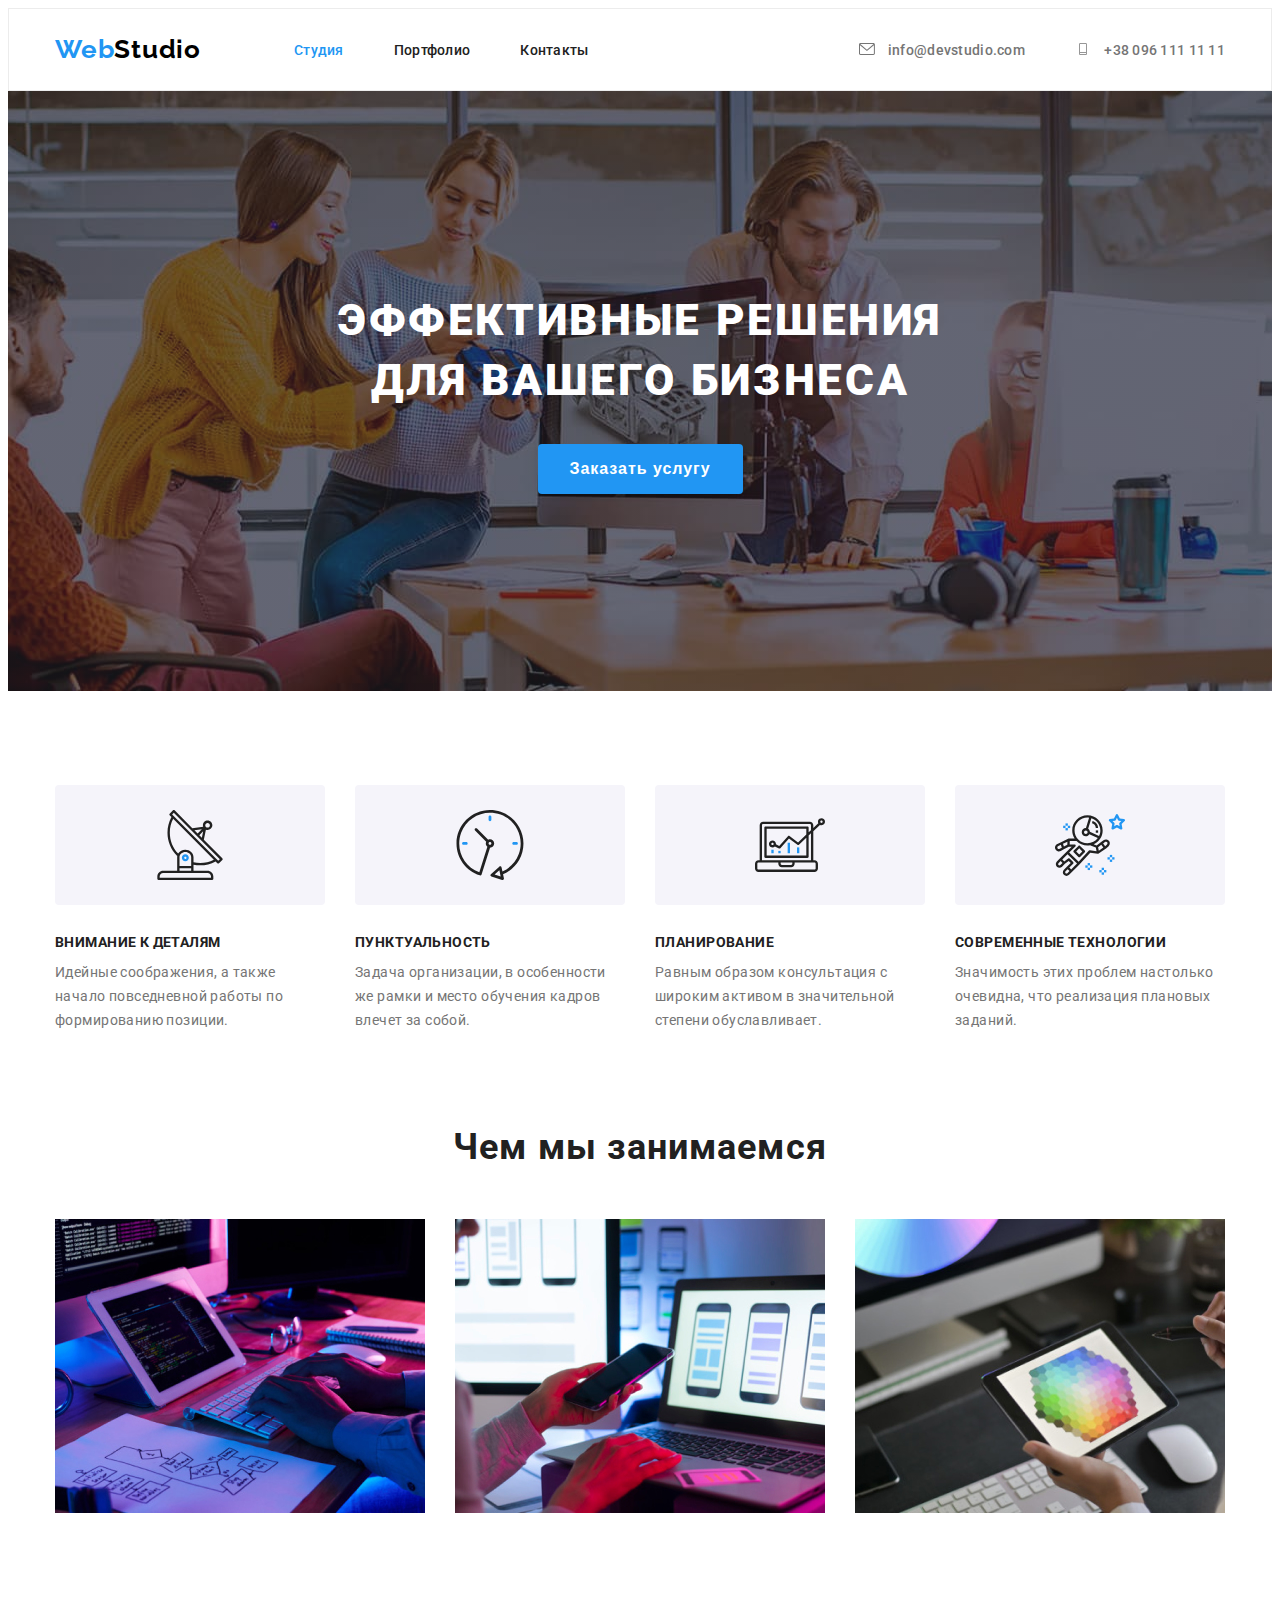
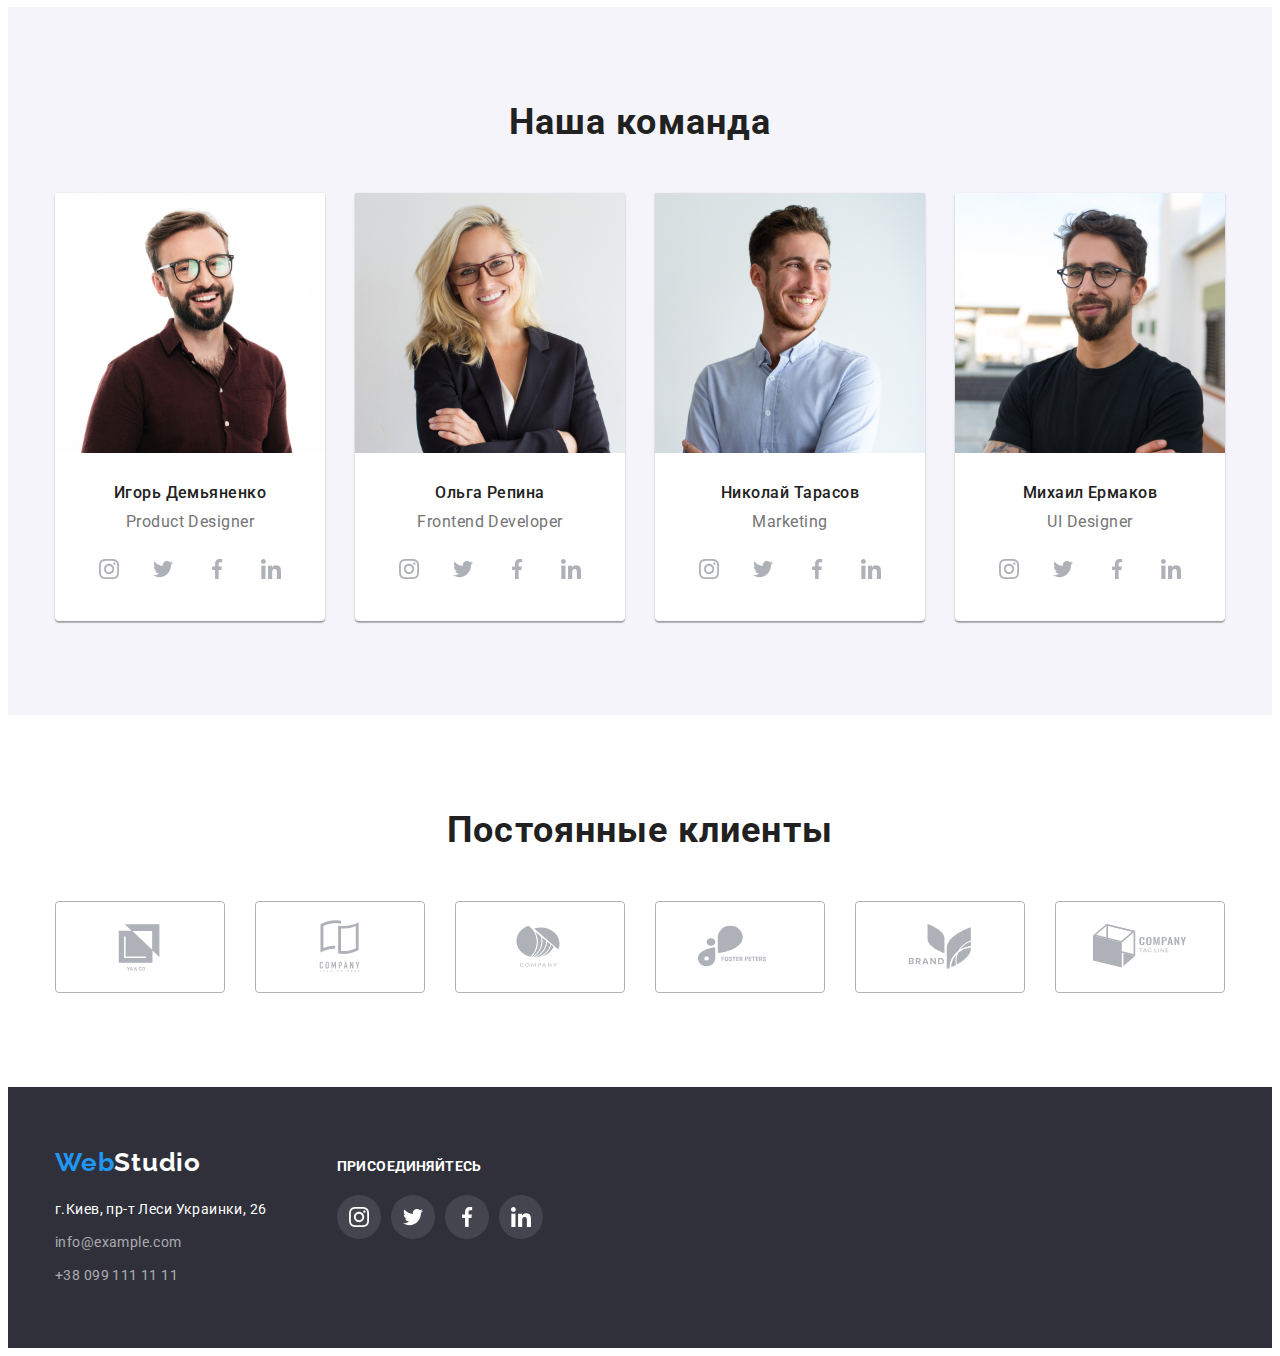
==== index.html @ f68035be "clone" ====
<!DOCTYPE html>
<html lang="en">
<head>
    <meta charset="UTF-8">
    <meta http-equiv="X-UA-Compatible" content="IE=edge">
    <meta name="viewport" content="width=device-width, initial-scale=1.0">

    <link rel="preconnect" href="https://fonts.googleapis.com">
    <link rel="preconnect" href="https://fonts.gstatic.com" crossorigin>
    <link href="https://fonts.googleapis.com/css2?family=Raleway:wght@700&family=Roboto:wght@400;500;700;900&display=swap" rel="stylesheet">
    <title>Document</title>
    <link rel="stylesheet" href="https://cdnjs.cloudflare.com/ajax/libs/modern-normalize/1.1.0/modern-normalize.min.css" integrity="sha512-wpPYUAdjBVSE4KJnH1VR1HeZfpl1ub8YT/NKx4PuQ5NmX2tKuGu6U/JRp5y+Y8XG2tV+wKQpNHVUX03MfMFn9Q==" crossorigin="anonymous" referrerpolicy="no-referrer" />
    <link rel="stylesheet" href="./css/styles.css">
</head>
<body>
    <!--Шапка-->
    <header class="header">
        <div class="container">
            <nav class="header-nav">
        <a href="./index.html" class="logo">Web<span class="logotype">Studio</span></a>
        <ul class="site-nav list">
            <li class="nav-list"><a href="./index.html" class="nav link current">Студия</a></li>
            <li class="nav-list"><a href="./portfolio.html" class="nav link">Портфолио</a></li>
            <li class="nav-list"><a href="" class="nav link">Контакты</a></li>
        </ul>
         </nav>
         <ul class="contact list">
             <li><a href="mailto:info@devstudio.com" class="mail contact-link"> 
                    <svg class="contact-soc-icon" width="16px" height="12px" >
                        <use href="./images/icons.svg#icon-envelope"></use>
                    </svg> info@devstudio.com</a></li>
             <li><a href="tel:+380961111111" class="number contact-link"> <svg class="contact-soc-icon" width="16px" height="12px" >
                <use href="./images/icons.svg#icon-Vector"></use>
            </svg> +38 096 111 11 11</a></li>
         </ul>
        </div>
    </header>
    <!--Мейн-->
    <main>
    <!--Герой-->
    <section class="hero icon">
        <div class="container">
        <h1 class="hero-title">Эффективные решения <br> для вашего бизнеса</h1>
        <button type="button" class="button">Заказать услугу</button>
    </div>
    </section>
    <!--Переваги-->
    <section class="section benefits">
        <div class="container">
        <h2 class="visually-hidden">Наши преимущества</h2>
        
        <ul class="feature-list list">
        <li class="title-list">
            <div class="benefits-soc-item"><svg class="benefits-soc-icon" width="70px"; height="70px"; >
                <use href="./images/icons.svg#icon-antenna"></use>
            </svg></div>
            <h3 class="title">Внимание к деталям</h3>
        
            <p class="subtitle">Идейные соображения, а также начало повседневной работы по формированию позиции.</p>
        </li>
        <li class="title-list">
            <div class="benefits-soc-item"><svg class="benefits-soc-icon" width="70px"; height="70px"; >
                <use href="./images/icons.svg#icon-clock"></use>
            </svg></div>
            <h3 class="title">Пунктуальность</h3>
            <p class="subtitle">Задача организации, в особенности же рамки и место обучения кадров влечет за собой.</p>
        </li>
        <li class="title-list">
            <div class="benefits-soc-item"><svg class="benefits-soc-icon" width="70px"; height="70px"; >
                <use href="./images/icons.svg#icon-diagram"></use>
            </svg></div>
            <h3 class="title">Планирование</h3>
            <p class="subtitle">Равным образом консультация с широким активом в значительной степени обуславливает.</p>
        </li>
        <li class="title-list">
            <div class="benefits-soc-item"><svg class="benefits-soc-icon" width="70px"; height="70px"; >
                <use href="./images/icons.svg#icon-astronaut"></use>
            </svg></div>
            <h3 class="title">Современные технологии</h3>
            <p class="subtitle">Значимость этих проблем настолько очевидна, что реализация плановых заданий.</p>
        </li>
        </ul>
        </div>
    </section>
    <!--Чим займаємось-->
    <section class="section work">
        <div class="container">
        <h2 class="section-title">Чем мы занимаемся</h2>
        <ul class="list photo-to-occupy">
        <li class="occopy-photo">
            <a href=""> <img src="./images/img1.jpg" alt="фото-1" width="370" height="294"> </a>
        </li>
        <li class="occopy-photo">
            <a href=""> <img src="./images/img2.jpg" alt="фото-2" width="370" height="294"> </a>
        </li>
        <li class="occopy-photo">
            <a href=""> <img src="./images/img3.jpg" alt="фото-3" width="370" height="294"> </a>
        </li>
        </ul>
        </div>
    </section>
    <!--Наша команда-->
    <section class="section team">
        <div class="container">
        <h2 class="section-title">Наша команда</h2>
        <ul class="list our-photos">
            <li class="about-us">
                <a href="" class="text-link"> <img src="./images/img4.jpg" alt="фото-4" width="270" height="260">
                <h3 class="name"> Игорь Демьяненко </h3> <p class="profession">Product Designer</p>
                </a>
                <ul class="employee-soc-list list">
                <li class="employee-soc-item">
                    <a href="" class="employee-soc-link link">
                        <svg class="employee-soc-icon" width="20px" height="20px" >
                            <use href="./images/icons.svg#icon-instagram"></use>
                        </svg>
                    </a>
                </li>
                <li class="employee-soc-item">
                    <a href="" class="employee-soc-link link">
                        <svg class="employee-soc-icon" width="20px" height="20px" >
                            <use href="./images/icons.svg#icon-twitter"></use>
                        </svg>
                    </a>
                </li>
                <li class="employee-soc-item">
                    <a href="" class="employee-soc-link link">
                        <svg class="employee-soc-icon" width="20px" height="20px" >
                            <use href="./images/icons.svg#icon-facebook"></use>
                        </svg>
                    </a>
                </li>
                <li class="employee-soc-item">
                    <a href="" class="employee-soc-link link">
                        <svg class="employee-soc-icon" width="20px" height="20px" >
                            <use href="./images/icons.svg#icon-linkedin"></use>
                        </svg>
                    </a>
                </li>
                </ul>
            </li>
            <li class="about-us">
                <a href="" class="text-link"> <img src="./images/img5.jpg" alt="фото-5" width="270" height="260">
                <h3 class="name"> Ольга Репина </h3> <p class="profession">Frontend Developer</p> 
            </a>
            <ul class="employee-soc-list list">
                <li class="employee-soc-item">
                    <a href="" class="employee-soc-link link">
                        <svg class="employee-soc-icon" width="20px" height="20px" >
                            <use href="./images/icons.svg#icon-instagram"></use>
                        </svg>
                    </a>
                </li>
                <li class="employee-soc-item">
                    <a href="" class="employee-soc-link link">
                        <svg class="employee-soc-icon" width="20px" height="20px" >
                            <use href="./images/icons.svg#icon-twitter"></use>
                        </svg>
                    </a>
                </li>
                <li class="employee-soc-item">
                    <a href="" class="employee-soc-link link">
                        <svg class="employee-soc-icon" width="20px" height="20px" >
                            <use href="./images/icons.svg#icon-facebook"></use>
                        </svg>
                    </a>
                </li>
                <li class="employee-soc-item">
                    <a href="" class="employee-soc-link link">
                        <svg class="employee-soc-icon" width="20px" height="20px" >
                            <use href="./images/icons.svg#icon-linkedin"></use>
                        </svg>
                    </a>
                </li>
                </ul>

            </li>
            <li class="about-us">
                <a href="" class="text-link"> <img src="./images/img6.jpg" alt="фото-5" width="270" height="260">
                <h3 class="name"> Николай Тарасов </h3> <p class="profession">Marketing</p> 
            </a>
            <ul class="employee-soc-list list">
                <li class="employee-soc-item">
                    <a href="" class="employee-soc-link link">
                        <svg class="employee-soc-icon" width="20px" height="20px" >
                            <use href="./images/icons.svg#icon-instagram"></use>
                        </svg>
                    </a>
                </li>
                <li class="employee-soc-item">
                    <a href="" class="employee-soc-link link">
                        <svg class="employee-soc-icon" width="20px" height="20px" >
                            <use href="./images/icons.svg#icon-twitter"></use>
                        </svg>
                    </a>
                </li>
                <li class="employee-soc-item">
                    <a href="" class="employee-soc-link link">
                        <svg class="employee-soc-icon" width="20px" height="20px" >
                            <use href="./images/icons.svg#icon-facebook"></use>
                        </svg>
                    </a>
                </li>
                <li class="employee-soc-item">
                    <a href="" class="employee-soc-link link">
                        <svg class="employee-soc-icon" width="20px" height="20px" >
                            <use href="./images/icons.svg#icon-linkedin"></use>
                        </svg>
                    </a>
                </li>
                </ul>

            </li>
            <li class="about-us">
            <a href="" class="text-link"> <img src="./images/img7.jpg" alt="фото-7" width="270" height="260">
                <h3 class="name"> Михаил Ермаков </h3> <p class="profession">UI Designer</p>
            </a>
            <ul class="employee-soc-list list">
                <li class="employee-soc-item">
                    <a href="" class="employee-soc-link link">
                        <svg class="employee-soc-icon" width="20px" height="20px" >
                            <use href="./images/icons.svg#icon-instagram"></use>
                        </svg>
                    </a>
                </li>
                <li class="employee-soc-item">
                    <a href="" class="employee-soc-link link">
                        <svg class="employee-soc-icon" width="20px" height="20px" >
                            <use href="./images/icons.svg#icon-twitter"></use>
                        </svg>
                    </a>
                </li>
                <li class="employee-soc-item">
                    <a href="" class="employee-soc-link link">
                        <svg class="employee-soc-icon" width="20px" height="20px" >
                            <use href="./images/icons.svg#icon-facebook"></use>
                        </svg>
                    </a>
                </li>
                <li class="employee-soc-item">
                    <a href="" class="employee-soc-link link">
                        <svg class="employee-soc-icon" width="20px" height="20px" >
                            <use href="./images/icons.svg#icon-linkedin"></use>
                        </svg>
                    </a>
                </li>
                </ul>
        </div>
    </section>
    <!-- Постоянные клиенты -->
    <section class="customers">
        <div class="container">
            <h2 class="section-title">Постоянные клиенты</h2>

            <ul class="customers-list list">
                <li class="customers-soc-item">
                    <a href="" class="customers-soc-link link">
                        <svg class="customers-soc-icon" width="106px"; height="60px"; >
                            <use href="./images/icons.svg#icon-Logo5"></use>
                        </svg>
                    </a>
                </li>
                <li class="customers-soc-item">
                    <a href="" class="customers-soc-link link">
                        <svg class="customers-soc-icon" width="106px"; height="60px" >
                            <use href="./images/icons.svg#icon-Logo4"></use>
                        </svg>
                    </a>
                </li>
                <li class="customers-soc-item">
                    <a href="" class="customers-soc-link link">
                        <svg class="customers-soc-icon" width="106px"; height="60px" >
                            <use href="./images/icons.svg#icon-Logo3"></use>
                        </svg>
                    </a>
                </li>
                <li class="customers-soc-item">
                    <a href="" class="customers-soc-link link">
                        <svg class="customers-soc-icon" width="106px"; height="60px" >
                            <use href="./images/icons.svg#icon-Logo2"></use>
                        </svg>
                    </a>
                </li>
            </li>
            <li class="customers-soc-item">
                <a href="" class="customers-soc-link link">
                    <svg class="customers-soc-icon" width="106px"; height="60px" >
                        <use href="./images/icons.svg#icon-Logo1"></use>
                    </svg>
                </a>
            </li>
        </li>
        <li class="customers-soc-item">
            <a href="" class="customers-soc-link link">
                <svg class="customers-soc-icon" width="106px"; height="60px" >
                    <use href="./images/icons.svg#icon-Logo"></use>
                </svg>
            </a>
        </li>
                </ul>

        </div>
    </section>

    </main>
    <!--Футер-->
    <footer class="futer-icon">
        <div class="container futer-container">
        <div>
        <a href="./index.html" class="logo futer-logo">Web<span class="logo-light">Studio</span></a>
        <address class="adress-futer">
            <p class="location-futer">г.Киев, пр-т Леси Украинки, 26</p>
            <ul class="list">
                <li class="contacts-futer">
            <a href="mailto:info@example.com" class="contacts">info@example.com</a>  <br>
            </li>
            <li class="contacts-futer">
            <a href="tel:+38099111111" class="contacts">+38 099 111 11 11</a> 
            </li>
            </ul>
        </address>
    </div>
    <div class="futer-list">
        <p class="text-futer">присоединяйтесь</p>

            <ul class="futer-soc-list list">
                <li class="futer-soc-item">
                    <a href="" class="futer-soc-link link">
                        <svg class="futer-soc-icon" width="20px" height="20px" >
                            <use href="./images/icons.svg#icon-instagram"></use>
                        </svg>
                    </a>
                </li>
                <li class="futer-soc-item">
                    <a href="" class="futer-soc-link link">
                        <svg class="futer-soc-icon" width="20px" height="20px" >
                            <use href="./images/icons.svg#icon-twitter"></use>
                        </svg>
                    </a>
                </li>
                <li class="futer-soc-item">
                    <a href="" class="futer-soc-link link">
                        <svg class="futer-soc-icon" width="20px" height="20px" >
                            <use href="./images/icons.svg#icon-facebook"></use>
                        </svg>
                    </a>
                </li>
                <li class="futer-soc-item">
                    <a href="" class="futer-soc-link link">
                        <svg class="futer-soc-icon" width="20px" height="20px" >
                            <use href="./images/icons.svg#icon-linkedin"></use>
                        </svg>
                    </a>
                </li>
                </ul>
            </div>
        </div>


    </footer>
</body>
</html>
---- css/styles.css ----
:root {
    --primary-text-color: #757575;
    --title-text-color: #000000;
    --accent-color: #2196F3;
    --header-color: #212121;
    --background-white-color: #FFFFFF;
    --backgroubd-color: #2F303A;
    --portfolio-background-buttom: #F5F4FA;
    --padding-backdown: 94px;
}
* {
    box-sizing: border-box;
}
p,
h1,
h2,
h3,
h4,
h5,
h6 {
    margin: 0;
}
ul {
    margin: 0;
    padding: 0;
}
img {
    display: block;
    max-width: 100%;
    height: auto;
}

body {
    background-color: var(--background-white-color);
    color:var(--primary-text-color);
    font-family: Roboto, sans-serif;
}
.link {
    text-decoration: none;
}

.container {
    width: 1200px;
    margin: auto ;
    padding-left: 15px;
    padding-right: 15px;
    /* outline: 1px solid red; */
}

.list {
    list-style: none;
}
/* -------------- Logo -------------- */

header {
    border-width: 1px;
    border-style: solid;
    border-color: #ECECEC;
}

.logo {
color: var(--accent-color); 

font-family: Raleway, sans-serif;
font-weight: 700;
font-size: 26px;
line-height: 1.19;
letter-spacing: 0.03em;
text-decoration: none;
}

.header .logo {
margin-right: 93px;
padding-top: 25px;
padding-bottom: 25px;
}
.logotype {
    color:var(--title-text-color);
}
.contact.list {
    display: flex;
    margin-left: auto;
}

.contact .contact-link{
    color: var(--primary-text-color);
    font-weight: 500;
    font-size: 14px;
    line-height: 1.14;
    letter-spacing: 0.02em;
    text-decoration: none;
}
.contact .contact-link:hover,
.contact .contact-link:focus{
    color: var(--accent-color);
}


/* -------------- Site nav --------------  */
.site-nav .link {
    color: var(--header-color);
    font-weight: 500;
    font-size: 14px;
    line-height: 1.14;
    letter-spacing: 0.02em;
    text-decoration: none;
    
    
}

.nav {
    padding-top: 32px;
    padding-bottom: 32px;
}

.site-nav .link:hover, 
.site-nav .link:focus {
    color: var(--accent-color);
}
.site-nav .link.current {
    color: var(--accent-color);
}
.nav-list:not(:last-child) {
    margin-right: 50px;
}

.header .container {
    display: flex;
    align-items: center;
}
.number {
    padding-top: 32px;
    padding-bottom: 32px;
}

.mail {
    margin-right: 50px;
    padding-top: 32px;
    padding-bottom: 32px;
}

.site-nav {
    display: flex;
    align-items: center;
}
.header-nav {
    display: flex; 
    align-items: center;   
}

.mail.contact-link {
    color: var(--primary-text-color);
}

.contact-soc-icon {
    margin-right: 10px;
    fill: currentColor;
    
}
.contact-soc-icon:hover
.contact-soc-icon:focus {
    color: var(--accent-color);
}

/* -------------- Hero -------------- */
.hero .hero-title {
    color: var(--background-white-color);
    font-weight: 900;
    font-size: 44px;
    line-height: 1.36;
    text-align: center;
    letter-spacing: 0.06em;
    text-transform: uppercase;
}
.hero.icon,
.icon {
    background-color: var(--backgroubd-color);
    background-image: linear-gradient(rgba(47, 48, 58, 0.4),
    rgba(47, 48, 58, 0.4)), 
    url(../images/Img17.jpg);
    background-repeat: no-repeat;
    background-position: center;
    background-size: cover;
    max-width: 1600px;
    margin: 0 auto;
    padding-top: 200px;
    padding-bottom: 197px;
    text-align: center;
}
.button {
    color: var(--background-white-color);
    background-color: var(--accent-color);
    border-style: none;
    font-weight: 700;
    font-size: 16px;
    line-height: 1.88;
    display: flex;
    align-items: center;
    text-align: center;
    letter-spacing: 0.06em;

    display: inline-block;
    padding: 10px 32px;
    min-width: 200px;
    min-height: 50px;
    margin-top: 33px;
    box-shadow: 0px 4px 4px rgba(0, 0, 0, 0.15);
    border-radius: 4px;
}


/* -------------- Section -------------- */
.section .section-title {
    color: var(--header-color);
    font-weight: 700;
    font-size: 36px;
    line-height: 1.17;
    text-align: center;
    letter-spacing: 0.03em;
}


.subtitle {
    color: var(--primary-text-color);
    font-size: 14px;
    line-height: 1.71;
    letter-spacing: 0.03em;
    margin-top: 10px;
    width: 270px;
}

.section.benefits {
    padding-top: var(--padding-backdown);
}

.section.work {
    text-align: center;
    padding-top: var(--padding-backdown);
    padding-bottom: var(--padding-backdown);
}

.photo-to-occupy {
    margin-top: 50px;
}

/* -------------- Feature -------------- */
.feature-list .title {
    color: var(--header-color);
}
.title{
    font-weight: 700;
    font-size: 14px;
    line-height: 1.14;
    letter-spacing: 0.03em;
    text-transform: uppercase;

}

.title-list:not(:last-child) {
margin-right: 30px;
}

.feature-list{
    display: flex;
}

.visually-hidden {
    position: absolute;
    white-space: nowrap;
    width: 1px;
    height: 1px;
    overflow: hidden;
    border: 0;
    padding: 0;
    clip: rect(0 0 0 0);
    clip-path: inset(50%);
    margin: -1px;
}


.benefits-soc-item {
    width: 270px;
    height: 120px;
    display: flex;
    justify-content: center;
    align-items: center;
    border-radius: 4px;
    background-color: #F5F4FA;
    margin-bottom: 30px;
}

/* -------------- Team -------------- */

.our-photos {
    display: flex;
    padding-top: 50px;
}
.photo-to-occupy {
    display: flex;
}
.occopy-photo:not(:last-child){
    margin-right: 30px;
}

.name {
    color: var(--header-color);
    font-weight: 500;
    font-size: 16px;
    line-height: 1.19;
    letter-spacing: 0.03em;
    text-decoration: none;
    padding-top: 30px;
}



.profession {
    color: var(--primary-text-color);
    font-weight: 400;
    font-size: 16px;
    line-height: 1.19;
    letter-spacing: 0.03em;
    margin-top: 10px;
    margin-bottom: 16px;
}
.about-us:not(:last-child){
    margin-right: 30px;
}

.section.team {
    background-color: #F5F4FA;
    padding-top: 94px;
    padding-bottom: var(--padding-backdown);
}
.text-link {
    text-decoration: none;
    margin: 0px;
    max-width: 270px;
}
.about-us {
    background-color: var(--background-white-color);
    padding-bottom: 30px;
    max-width: 270px;
    text-align: center;

    box-shadow: 0px 1px 3px rgba(0, 0, 0, 0.12), 0px 1px 1px rgba(0, 0, 0, 0.14), 0px 2px 1px rgba(0, 0, 0, 0.2);
border-radius: 0px 0px 4px 4px;
}
.we {
    text-decoration: none;
}
.employee-soc-list {
    display: flex;
    justify-content: center;
}

.employee-soc-item {
    width: 44px;
    height: 44px;
    margin-left: 10px;
}

.employee-soc-item:first-child{
    margin-left: 0px;
}

.employee-soc-link {
    display: flex;
    width: 100%;
    height: 100%;
    border-radius: 50%;
    background-color: var(--background-white-color);
    justify-content: center;
    align-items: center;
    color: #AFB1B8;

}

.employee-soc-icon {
    fill: currentColor ; 
}

.employee-soc-link:hover, .employee-soc-link:focus{
    background-color: var(--accent-color);
    color: var(--background-white-color) ;

}
/* Customers */
.customers .section-title {
    color: var(--header-color);
    font-weight: 700;
    font-size: 36px;
    line-height: 1.17;
    text-align: center;
    letter-spacing: 0.03em;

}
.customers {

    padding-top: var(--padding-backdown);
    padding-bottom: var(--padding-backdown);
}

.customers-list {
    display: flex;
    justify-content: center;

    margin-top: 50px;

}

.customers-soc-item {
    width: 170px;
    height: 92px;
    margin-left: 30px;
}
.customers-soc-item:first-child{
    margin-left: 0px;
}

.customers-soc-link {
    display: flex;
    width: 100%;
    height: 100%;
    background-color: var(--background-white-color);
    justify-content: center;
    align-items: center;
    color: #AFB1B8;
    
    border-width: 1px;
    border-style: solid;
    border-color: #AFB1B8;
    border-radius: 4px;
}


.customers-soc-icon {
    fill: currentColor ; 
}


.customers-soc-link:hover, .customers-soc-link:focus{
    border-color: var(--accent-color);
    color: var(--accent-color) ;

}

/* Futer */
.logo-light {
    color: var(--background-white-color);
    font-family: Raleway, sans-serif;
    font-weight: 700;
    font-size: 26px;
    line-height: 1.19;
    letter-spacing: 0.03em;
}
address {
    color: var(--background-white-color);
    font-style: normal;
    font-size: 14px;
    line-height: 1.71;
    letter-spacing: 0.03em;
}
.contacts {
    color: rgba(255, 255, 255, 0.6);
    text-decoration: none;
    margin-bottom: 9px;
}

.contacts:hover,
.contacts:focus {
    color: var(--accent-color);
}

.contacts-futer {
    margin-top: 9px;
}

.futer-icon {
    background-color: var(--backgroubd-color);
    padding-top: 60px;
    padding-bottom: 60px;

}
.text-futer {
    color: var(--background-white-color);
    font-style: normal;
    font-weight: 700;
    font-size: 14px;
    line-height: 1.14;
    letter-spacing: 0.03em;
    text-transform: uppercase;
}

.adress-futer {
    margin-top: 20px;
}
.futer-container {
    display: flex;
    align-items: baseline;
}

.futer-soc-list {
    display: flex;
    margin-top: 20px;
}
.futer-soc-link {
    display: flex;
width: 100%;
height: 100%;
border-radius: 50%;
background-image:linear-gradient(rgba(255, 255, 255, 0.1), rgba(255, 255, 255, 0.1)); 
justify-content: center;
align-items: center;
color: var(--background-white-color);
}

.futer-soc-icon {
    fill: currentColor;
}

.futer-list {
    margin-left: 70px;
}
.futer-soc-item {
    width: 44px;
    height: 44px;
    margin-left: 10px;
}

.futer-soc-item:first-child{
    margin-left: 0px;
}

.futer-soc-link:hover, .futer-soc-link:focus{
    background-color: var(--accent-color);
    color: var(--background-white-color) ;

}

/* -------------- PORTFOLIO -------------- */
.subject-button {
    color: var(--header-color);
    background-color: var(--portfolio-background-buttom);
    font-weight: 500;
    font-size: 16px;
    line-height: 1.62;
    text-align: center;
    letter-spacing: 0.03em;
    padding: 6px 22px;
    border: 0px solid;
    border-radius: 4px;

}

.btn {
    display: flex;
    justify-content: center;
}

.every-btn:not(:last-child){
    margin-right: 8px;
}

.subject-button:hover,
.subject-button:focus {
    color: var(--background-white-color);
    background-color:var(--accent-color) ;
    box-shadow: 0px 3px 1px rgba(0, 0, 0, 0.1), 0px 1px 2px rgba(0, 0, 0, 0.08), 0px 2px 2px rgba(0, 0, 0, 0.12);
}

.subject-desk {
    font-weight: 700;
    font-size: 18px;
    line-height: 2;
    letter-spacing: 0.06em;
    color: var(--header-color);
}
.section-content {
    font-size: 16px;
    line-height: 1.19;
    letter-spacing: 0.03em;
    color: var(--primary-text-color);
    margin-top: 4px;
}
.list-decoration {
    text-decoration: none;
    margin: 0px;
}

.subject {
    padding-top: var(--padding-backdown);
    padding-bottom: var(--padding-backdown);
}

.decoration {
    margin-top: 50px;
}

.project-name {
    background-color: var(--background-white-color);
    width: 370px;
    border: 1px solid #EEEEEE;
}
.list.decoration {
    display: flex;
    flex-wrap: wrap;
    gap: 30px;
}

.project-title {
    padding: 20px 24px;
}
.project-name:hover,
.project-name:focus {
    border: 1px solid #EEEEEE;
box-shadow: 0px 1px 1px rgba(0, 0, 0, 0.12), 0px 4px 4px rgba(0, 0, 0, 0.06), 1px 4px 6px rgba(0, 0, 0, 0.16);
}
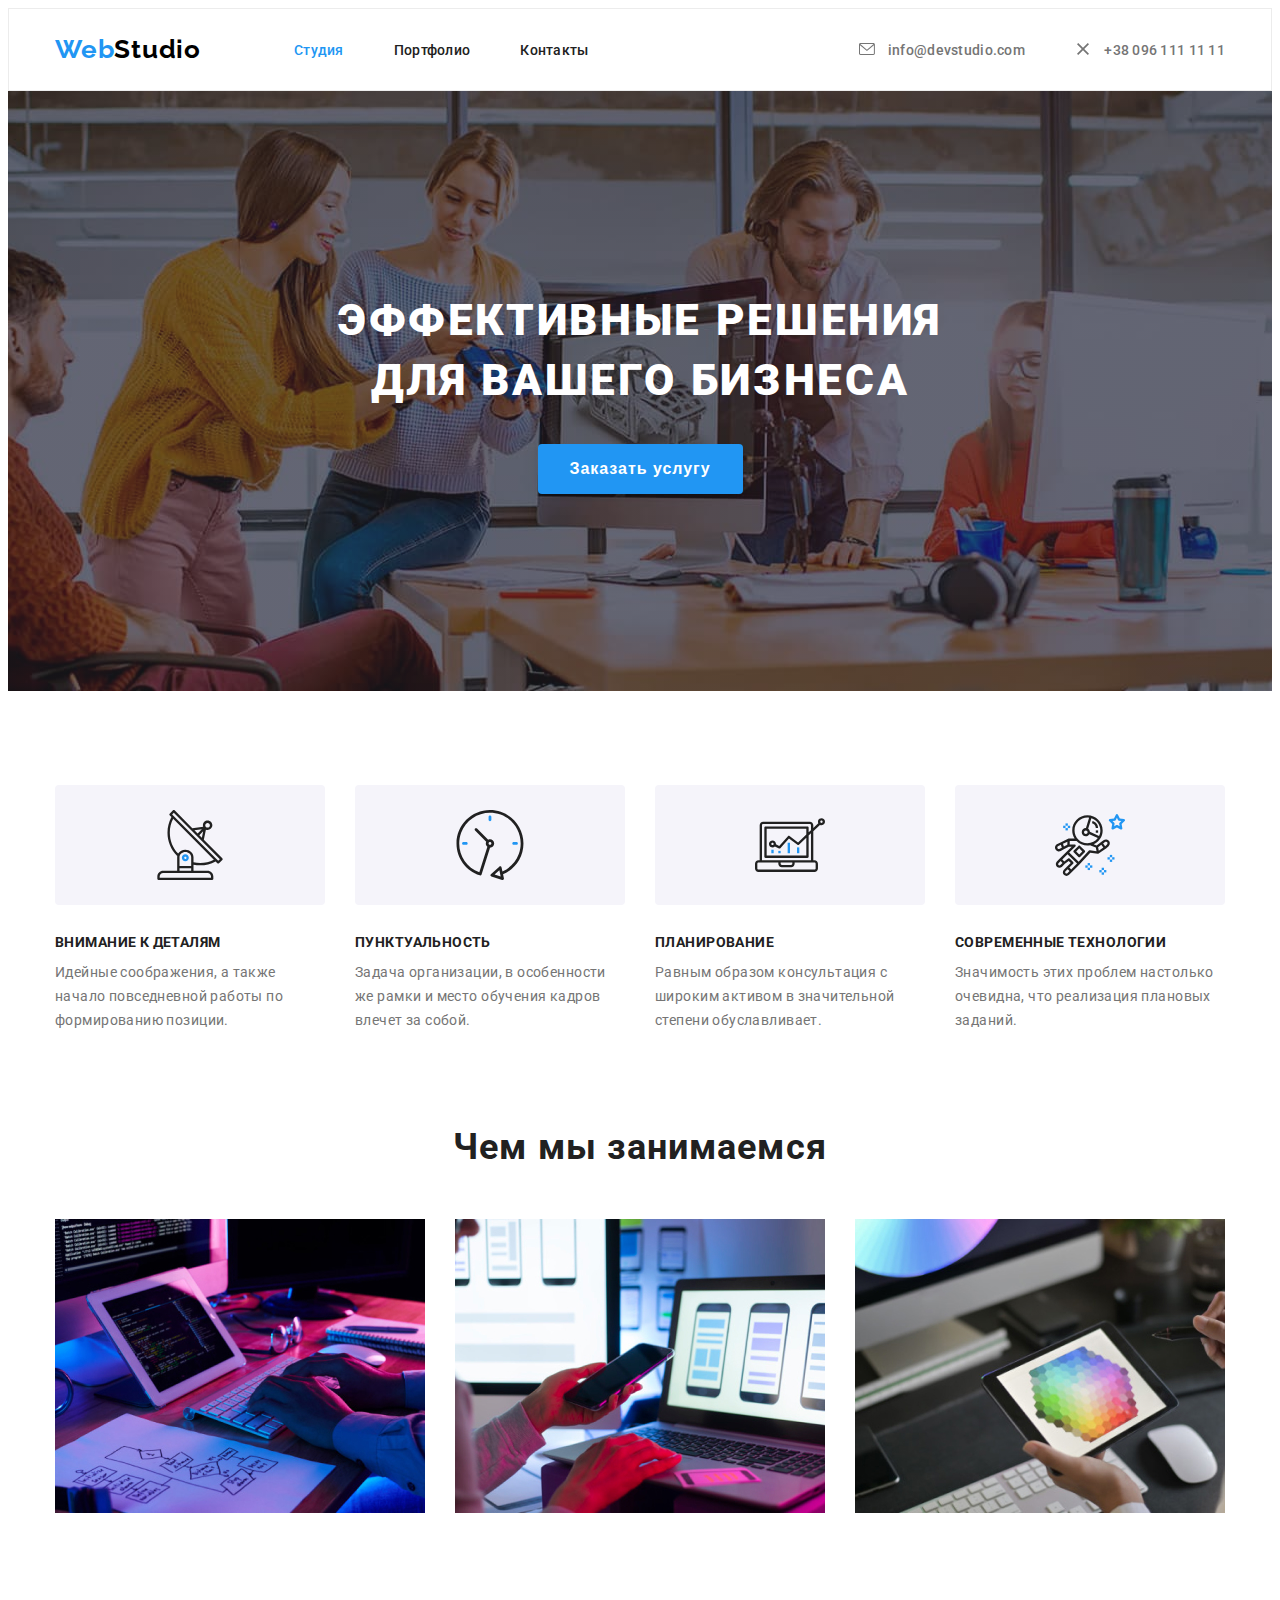
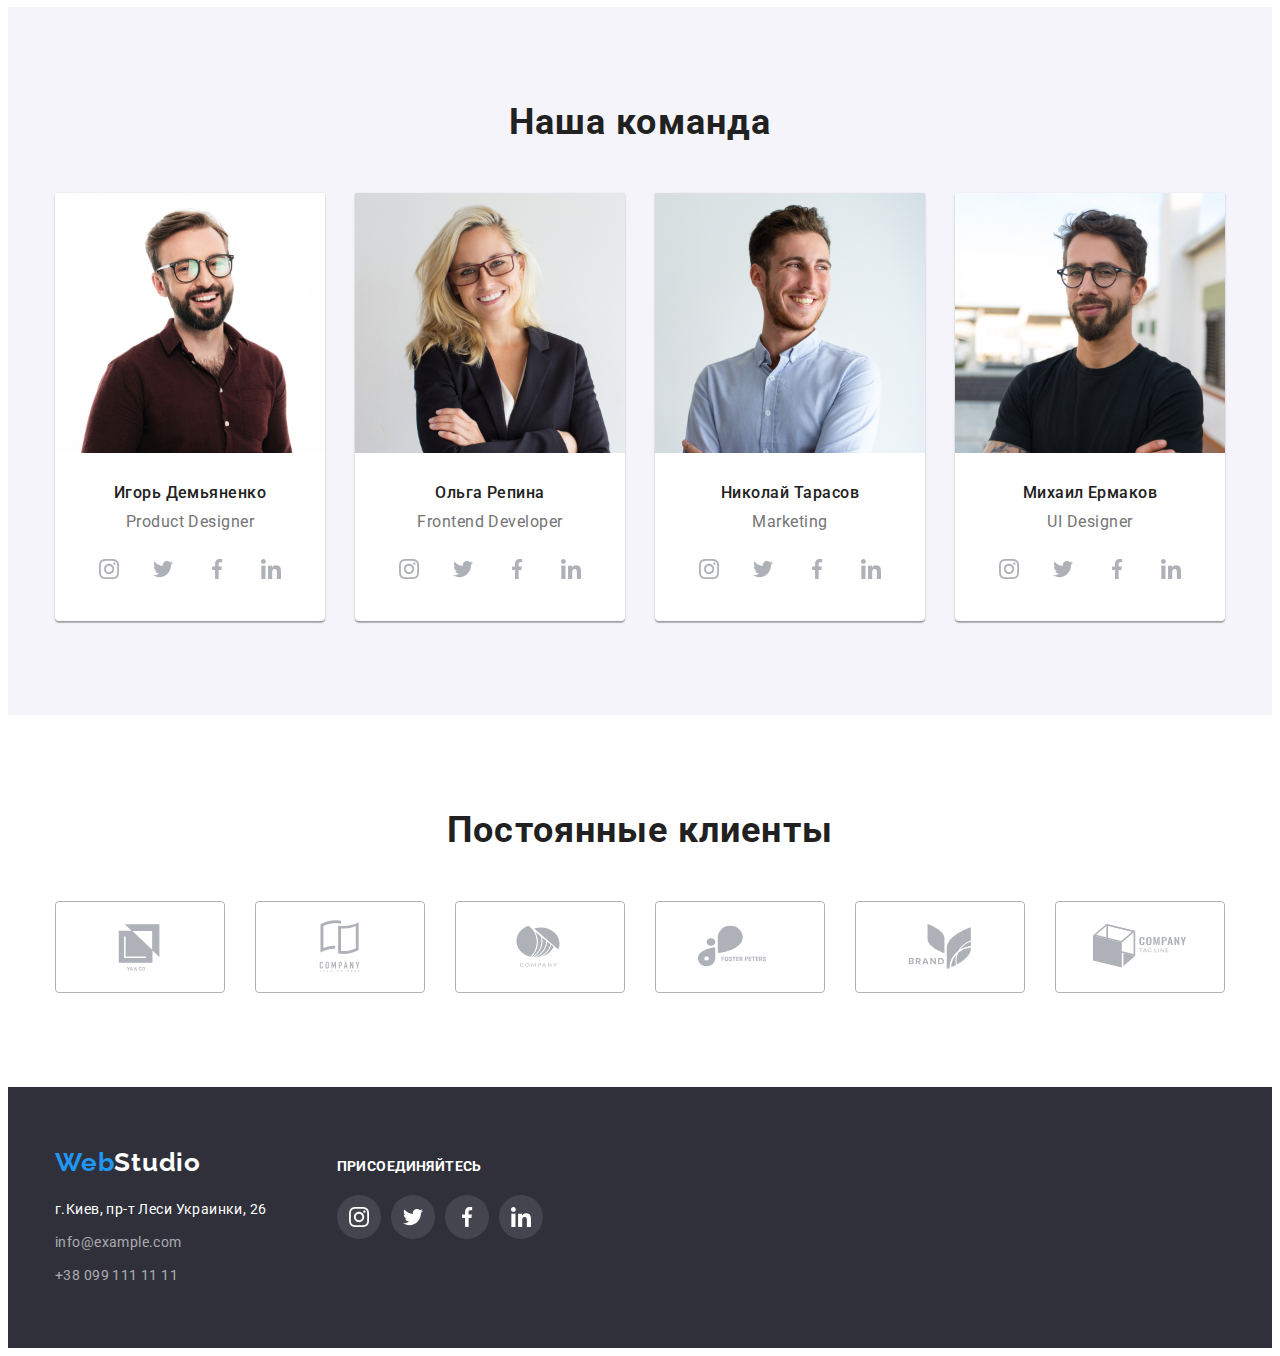
==== commit 7a6f4913: "modal" ====
--- a/index.html
+++ b/index.html
@@ -41,7 +41,9 @@
     <section class="hero icon">
         <div class="container">
         <h1 class="hero-title">Эффективные решения <br> для вашего бизнеса</h1>
-        <button type="button" class="button">Заказать услугу</button>
+        <button type="button" class="button" data-modal-open>Заказать услугу</button>
+    
+    
     </div>
     </section>
     <!--Переваги-->
@@ -358,5 +360,16 @@
 
 
     </footer>
+    <div class="backdrop is-hidden" data-modal>
+        <div class="modal">
+            <p>
+
+            </p>
+            <button type="button" class="modal-close-btn" data-modal-close><svg class="benefits-soc-icon" width="11px"; height="11px"; >
+                <use href="./images/icons.svg#icon-Vector"></use>
+            </svg></button>
+        </div>
+    </div>
+    <script src="./js/modal.js"></script>
 </body>
 </html>--- a/css/styles.css
+++ b/css/styles.css
@@ -207,7 +207,49 @@
     box-shadow: 0px 4px 4px rgba(0, 0, 0, 0.15);
     border-radius: 4px;
 }
-
+.is-hidden {
+    visibility: hidden;
+    opacity: 0;
+    pointer-events: none;
+}
+
+.backdrop {
+    position: fixed;
+    top: 0;
+    left: 0;
+    width: 100%;
+    height: 100%;
+    background-color: rgba(0, 0, 0, 0.2);
+    transition: opacity 300ms linear, visibility 300ms linear;
+}
+.modal {
+    position: absolute;
+    top: 50%;
+    left: 50%;
+    transform: translate(-50%, -50%) scale(1);
+    width: 530px;
+    min-height: 580px;
+    background-color: var(--background-white-color);
+    border-radius: 4px;
+    transition: transform 300ms linear;
+}
+.backdrop.is-hidden .modal {
+    transform: translate(-50%, -50%) scale(0);
+}
+
+.modal-close-btn {
+    position: absolute;
+    top: 8px;
+    right: 8px;
+    width: 30px;
+    height: 30px;
+    border: 1px solid rgba(0, 0, 0, 0.1);
+    border-radius: 50%;
+    background-color: transparent;
+    display: flex;
+    align-items: center;
+    justify-content: center;
+}
 
 /* -------------- Section -------------- */
 .section .section-title {
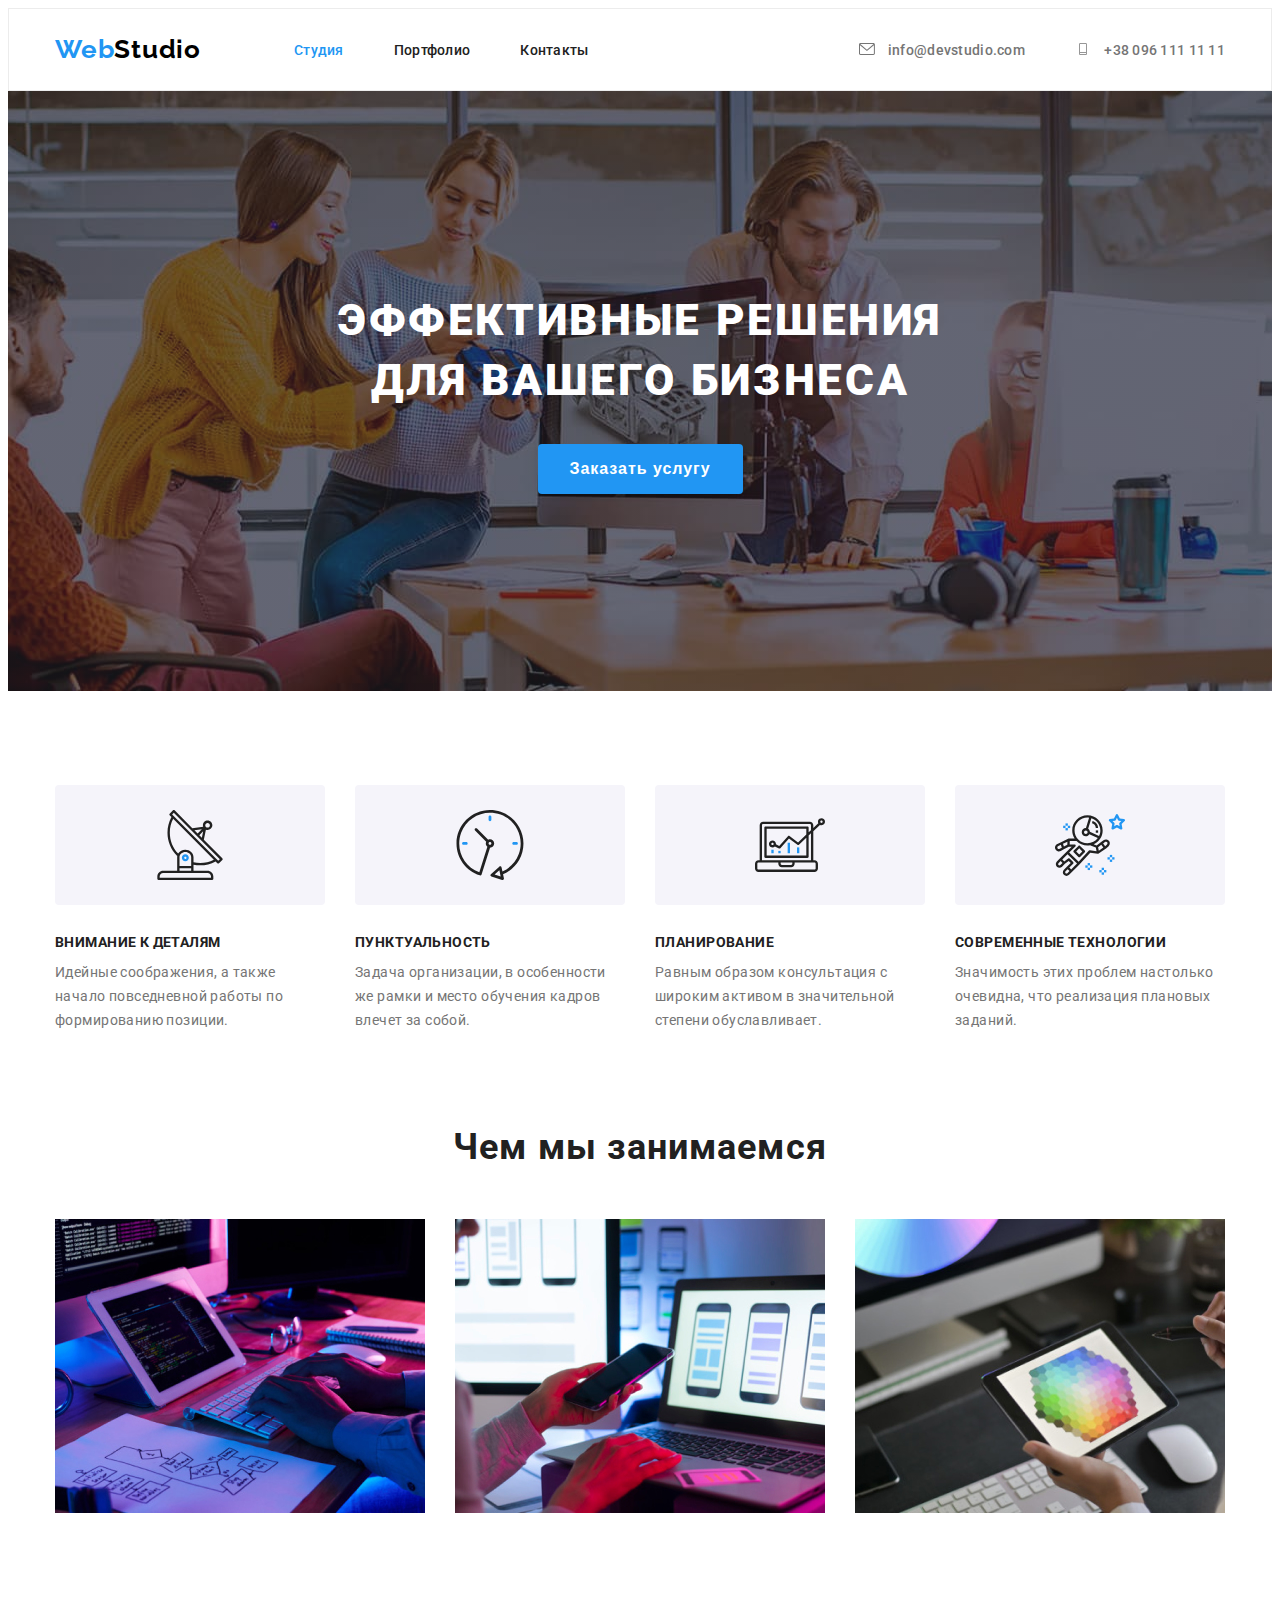
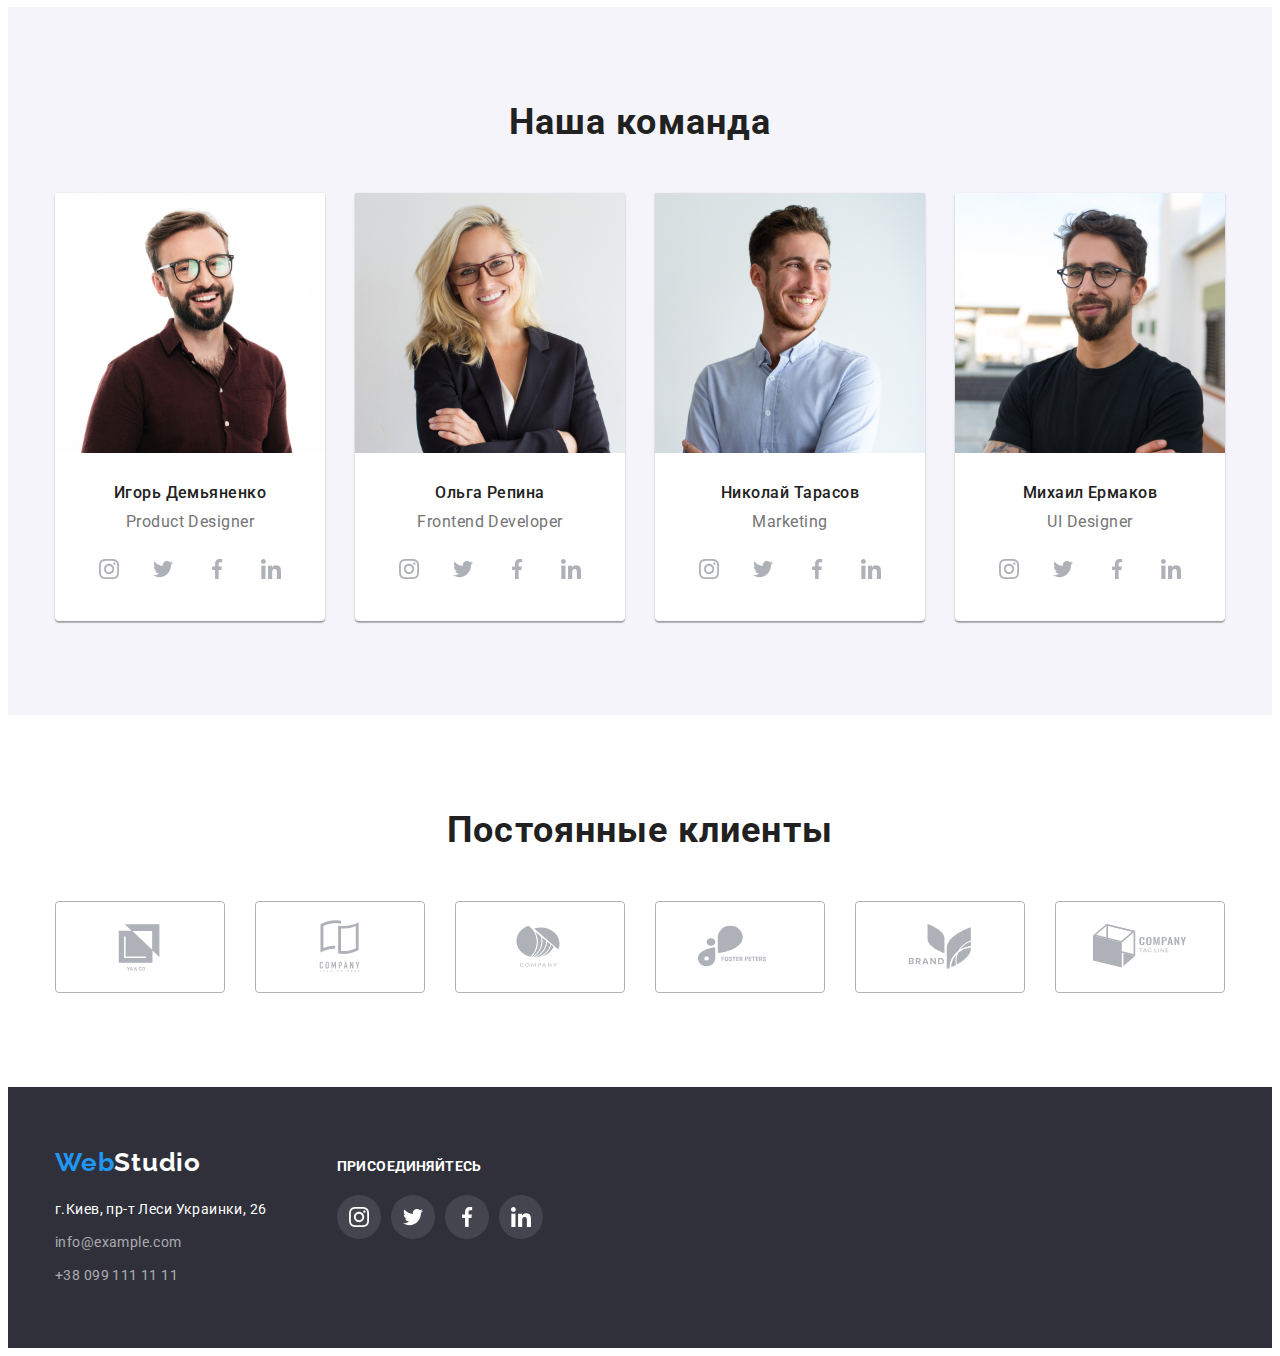
==== commit f8c716b4: "transform" ====
--- a/index.html
+++ b/index.html
@@ -30,7 +30,7 @@
                         <use href="./images/icons.svg#icon-envelope"></use>
                     </svg> info@devstudio.com</a></li>
              <li><a href="tel:+380961111111" class="number contact-link"> <svg class="contact-soc-icon" width="16px" height="12px" >
-                <use href="./images/icons.svg#icon-Vector"></use>
+                <use href="./images/icons.svg#icon-vector"></use>
             </svg> +38 096 111 11 11</a></li>
          </ul>
         </div>
--- a/css/styles.css
+++ b/css/styles.css
@@ -89,6 +89,10 @@
     line-height: 1.14;
     letter-spacing: 0.02em;
     text-decoration: none;
+
+    transition: color 250ms linear, transform 250ms cubic-bezier(0.4, 0, 0.2, 1);
+    
+
 }
 .contact .contact-link:hover,
 .contact .contact-link:focus{
@@ -113,6 +117,11 @@
     padding-bottom: 32px;
 }
 
+.site-nav .link {
+    transition: color 250ms linear, transform 250ms cubic-bezier(0.4, 0, 0.2, 1);
+    
+}
+
 .site-nav .link:hover, 
 .site-nav .link:focus {
     color: var(--accent-color);
@@ -155,6 +164,8 @@
 .contact-soc-icon {
     margin-right: 10px;
     fill: currentColor;
+    
+    transition: color 250ms linear, transform 250ms cubic-bezier(0.4, 0, 0.2, 1);
     
 }
 .contact-soc-icon:hover
@@ -415,11 +426,14 @@
     justify-content: center;
     align-items: center;
     color: #AFB1B8;
-
+    transition: color 250ms linear, background-color 250ms linear,
+    transform 250ms cubic-bezier(0.4, 0, 0.2, 1);
+    
 }
 
 .employee-soc-icon {
     fill: currentColor ; 
+    
 }
 
 .employee-soc-link:hover, .employee-soc-link:focus{
@@ -473,6 +487,10 @@
     border-style: solid;
     border-color: #AFB1B8;
     border-radius: 4px;
+
+    transition: color 250ms linear, border-color 250ms linear,
+    transform 250ms cubic-bezier(0.4, 0, 0.2, 1);
+    
 }
 
 
@@ -507,6 +525,8 @@
     color: rgba(255, 255, 255, 0.6);
     text-decoration: none;
     margin-bottom: 9px;
+    transition: color 250ms linear, transform 250ms cubic-bezier(0.4, 0, 0.2, 1);
+    
 }
 
 .contacts:hover,
@@ -555,6 +575,10 @@
 justify-content: center;
 align-items: center;
 color: var(--background-white-color);
+transition: background-color 250ms linear,
+    color 250ms linear, 
+    transform 250ms cubic-bezier(0.4, 0, 0.2, 1);
+    
 }
 
 .futer-soc-icon {
@@ -568,6 +592,7 @@
     width: 44px;
     height: 44px;
     margin-left: 10px;
+    
 }
 
 .futer-soc-item:first-child{
@@ -592,7 +617,10 @@
     padding: 6px 22px;
     border: 0px solid;
     border-radius: 4px;
-
+    transition: color 250ms linear, 
+    box-shadow 250ms linear,
+    background-color 250ms linear,
+    transform 250ms cubic-bezier(0.4, 0, 0.2, 1);
 }
 
 .btn {
@@ -643,6 +671,8 @@
     background-color: var(--background-white-color);
     width: 370px;
     border: 1px solid #EEEEEE;
+    transition: border 250ms linear, box-shadow 250ms linear, transform 250ms cubic-bezier(0.4, 0, 0.2, 1);
+    
 }
 .list.decoration {
     display: flex;
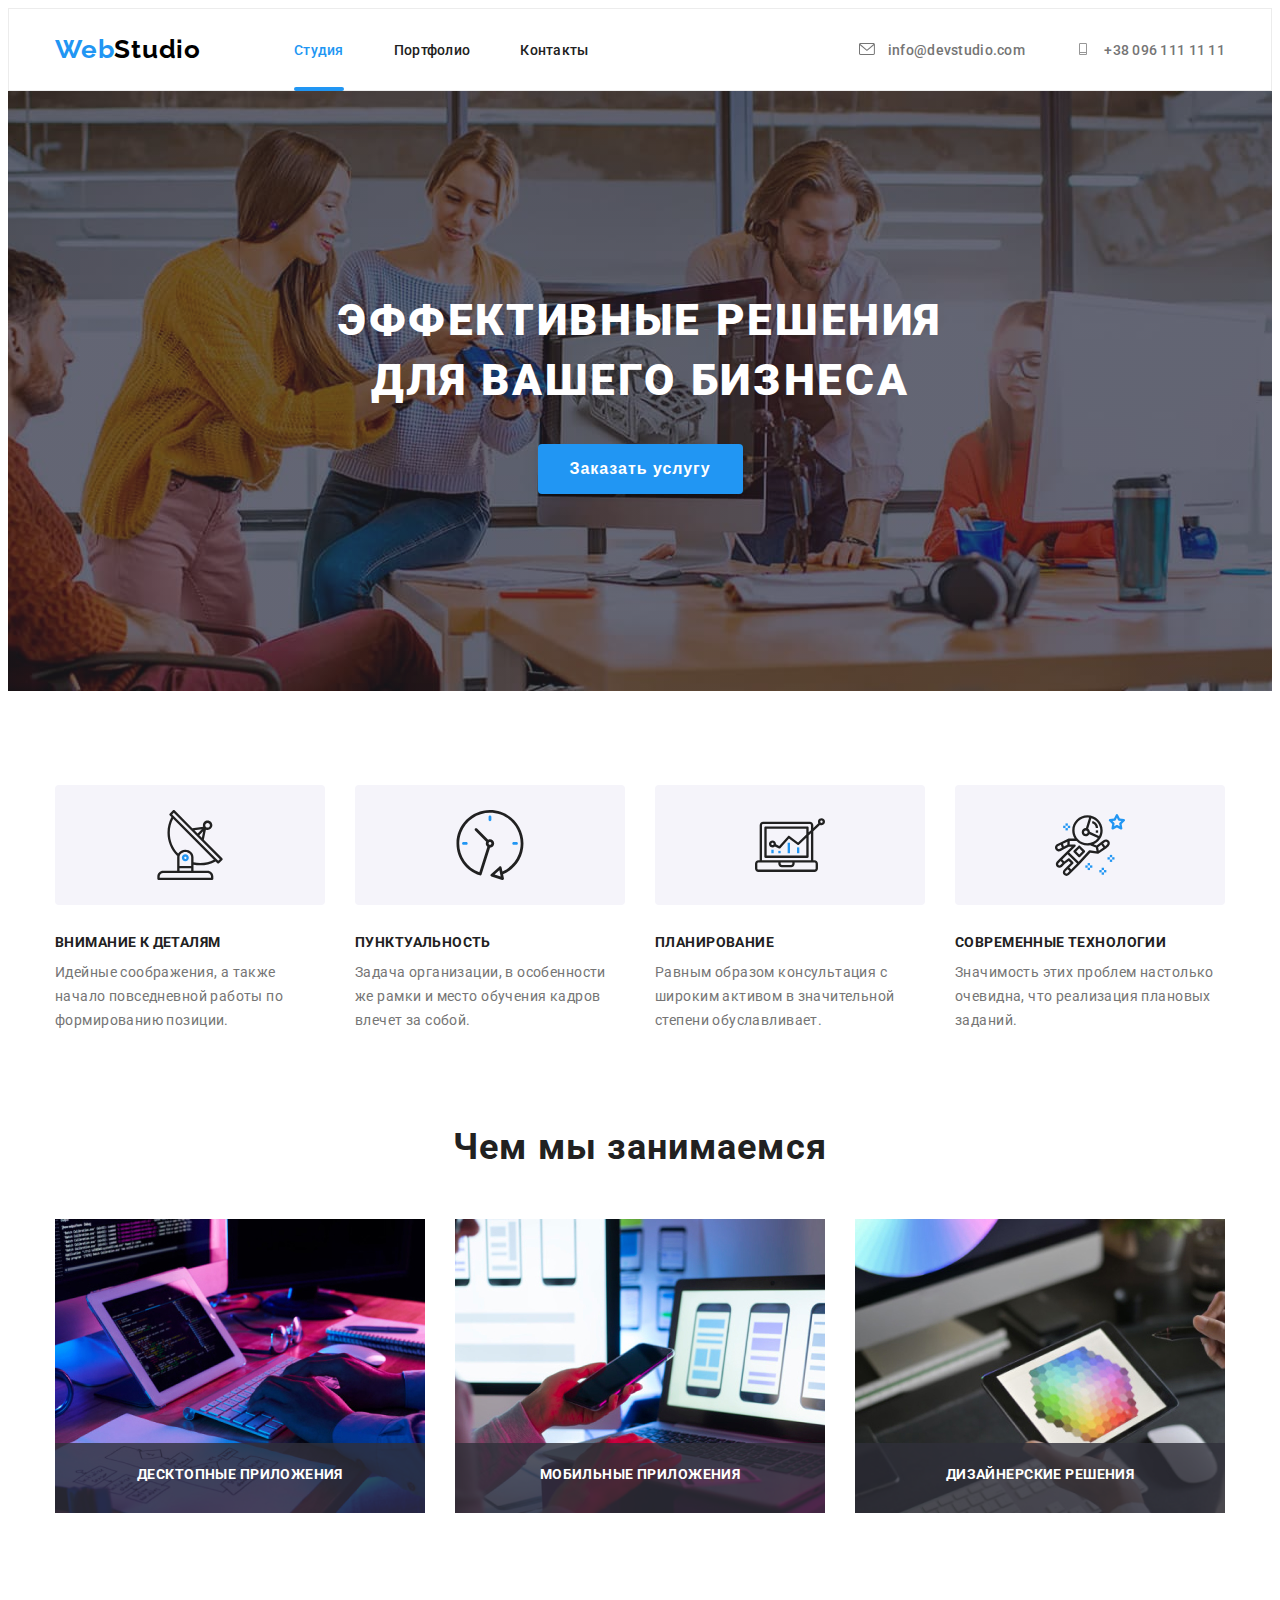
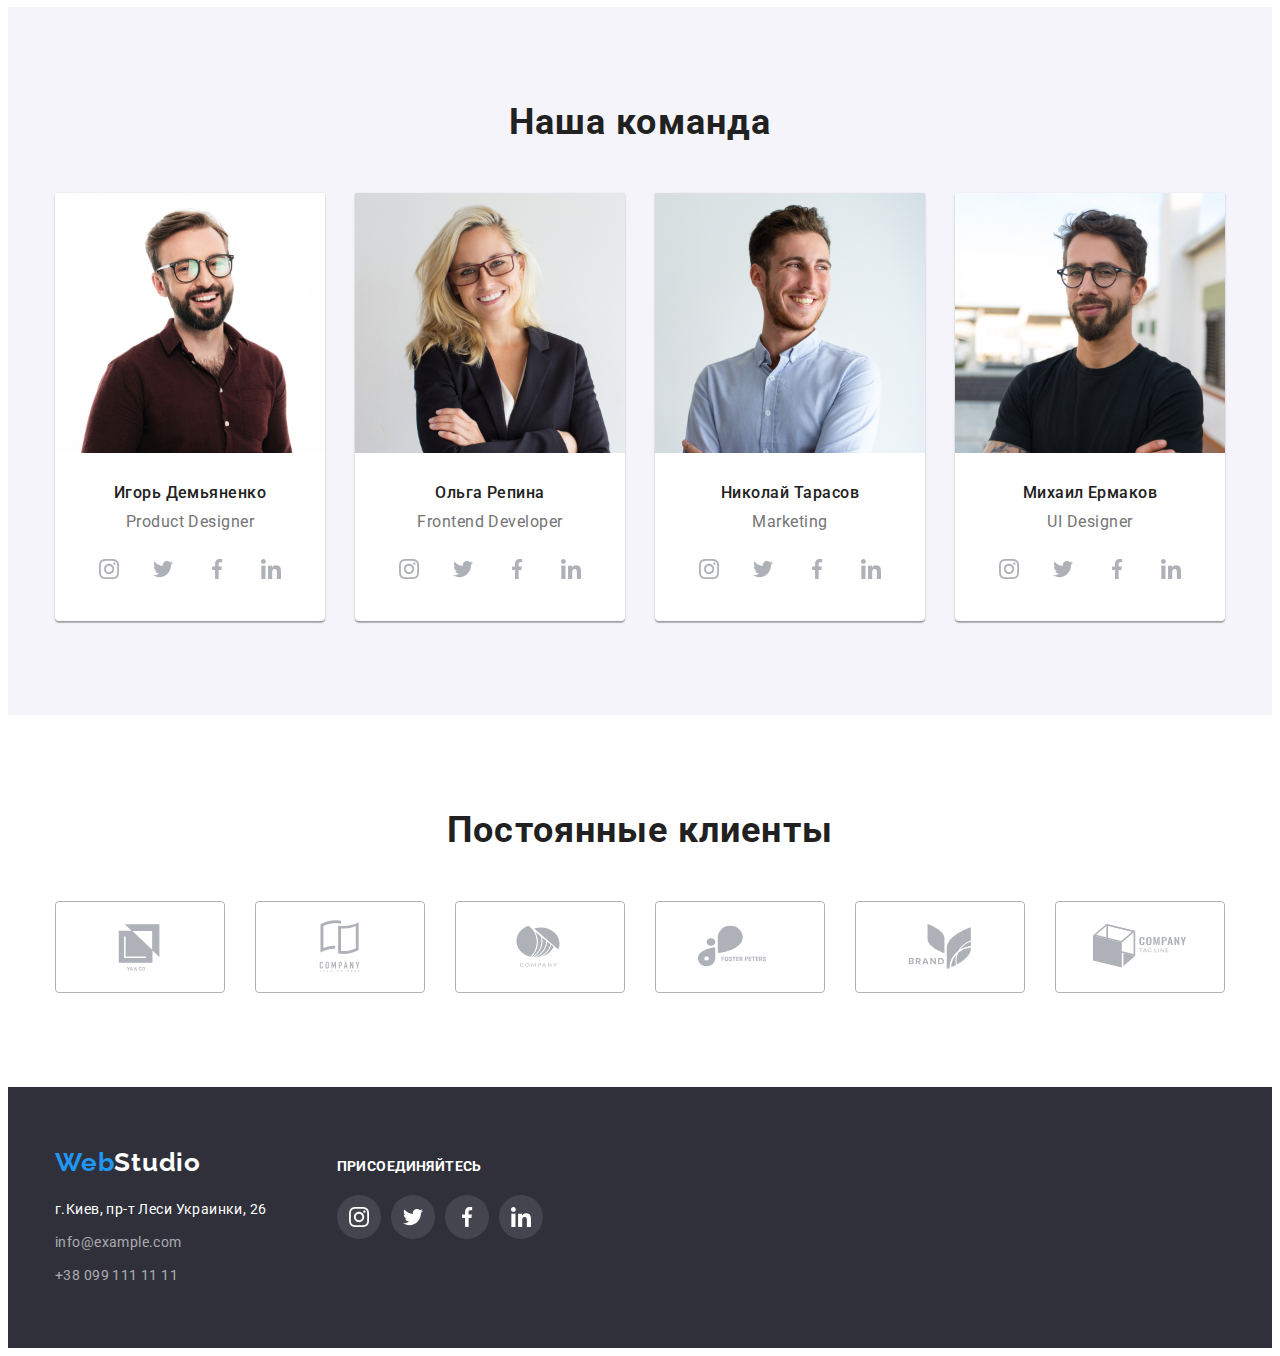
==== commit 514dd028: "done" ====
--- a/index.html
+++ b/index.html
@@ -53,7 +53,7 @@
         
         <ul class="feature-list list">
         <li class="title-list">
-            <div class="benefits-soc-item"><svg class="benefits-soc-icon" width="70px"; height="70px"; >
+            <div class="benefits-soc-item"><svg class="benefits-soc-icon" width="70px" height="70px" >
                 <use href="./images/icons.svg#icon-antenna"></use>
             </svg></div>
             <h3 class="title">Внимание к деталям</h3>
@@ -61,21 +61,21 @@
             <p class="subtitle">Идейные соображения, а также начало повседневной работы по формированию позиции.</p>
         </li>
         <li class="title-list">
-            <div class="benefits-soc-item"><svg class="benefits-soc-icon" width="70px"; height="70px"; >
+            <div class="benefits-soc-item"><svg class="benefits-soc-icon" width="70px" height="70px" >
                 <use href="./images/icons.svg#icon-clock"></use>
             </svg></div>
             <h3 class="title">Пунктуальность</h3>
             <p class="subtitle">Задача организации, в особенности же рамки и место обучения кадров влечет за собой.</p>
         </li>
         <li class="title-list">
-            <div class="benefits-soc-item"><svg class="benefits-soc-icon" width="70px"; height="70px"; >
+            <div class="benefits-soc-item"><svg class="benefits-soc-icon" width="70px" height="70px" >
                 <use href="./images/icons.svg#icon-diagram"></use>
             </svg></div>
             <h3 class="title">Планирование</h3>
             <p class="subtitle">Равным образом консультация с широким активом в значительной степени обуславливает.</p>
         </li>
         <li class="title-list">
-            <div class="benefits-soc-item"><svg class="benefits-soc-icon" width="70px"; height="70px"; >
+            <div class="benefits-soc-item"><svg class="benefits-soc-icon" width="70px" height="70px" >
                 <use href="./images/icons.svg#icon-astronaut"></use>
             </svg></div>
             <h3 class="title">Современные технологии</h3>
@@ -89,14 +89,23 @@
         <div class="container">
         <h2 class="section-title">Чем мы занимаемся</h2>
         <ul class="list photo-to-occupy">
+        <li class="occopy-photo ">
+            <div class="work-photo link"> 
+                <img src="./images/img1.jpg" alt="фото-1" width="370" height="294"> 
+                <p class="occopy-text">Десктопные приложения</p>
+            </div>
+        </li>
         <li class="occopy-photo">
-            <a href=""> <img src="./images/img1.jpg" alt="фото-1" width="370" height="294"> </a>
+            <div class="work-photo link"> 
+                <img src="./images/img2.jpg" alt="фото-2" width="370" height="294"> 
+                <p class="occopy-text">Мобильные приложения</p>
+            </div>
         </li>
         <li class="occopy-photo">
-            <a href=""> <img src="./images/img2.jpg" alt="фото-2" width="370" height="294"> </a>
-        </li>
-        <li class="occopy-photo">
-            <a href=""> <img src="./images/img3.jpg" alt="фото-3" width="370" height="294"> </a>
+            <div class="work-photo link"> 
+                <img src="./images/img3.jpg" alt="фото-3" width="370" height="294"> 
+                <p class="occopy-text">Дизайнерские решения</p>
+            </div>
         </li>
         </ul>
         </div>
@@ -246,7 +255,8 @@
                         </svg>
                     </a>
                 </li>
-                </ul>
+            </ul>
+        </ul>
         </div>
     </section>
     <!-- Постоянные клиенты -->
@@ -257,44 +267,44 @@
             <ul class="customers-list list">
                 <li class="customers-soc-item">
                     <a href="" class="customers-soc-link link">
-                        <svg class="customers-soc-icon" width="106px"; height="60px"; >
+                        <svg class="customers-soc-icon" width="106px" height="60px" >
                             <use href="./images/icons.svg#icon-Logo5"></use>
                         </svg>
                     </a>
                 </li>
                 <li class="customers-soc-item">
                     <a href="" class="customers-soc-link link">
-                        <svg class="customers-soc-icon" width="106px"; height="60px" >
+                        <svg class="customers-soc-icon" width="106px" height="60px" >
                             <use href="./images/icons.svg#icon-Logo4"></use>
                         </svg>
                     </a>
                 </li>
                 <li class="customers-soc-item">
                     <a href="" class="customers-soc-link link">
-                        <svg class="customers-soc-icon" width="106px"; height="60px" >
+                        <svg class="customers-soc-icon" width="106px" height="60px" >
                             <use href="./images/icons.svg#icon-Logo3"></use>
                         </svg>
                     </a>
                 </li>
                 <li class="customers-soc-item">
                     <a href="" class="customers-soc-link link">
-                        <svg class="customers-soc-icon" width="106px"; height="60px" >
+                        <svg class="customers-soc-icon" width="106px" height="60px" >
                             <use href="./images/icons.svg#icon-Logo2"></use>
                         </svg>
                     </a>
                 </li>
-            </li>
+            
             <li class="customers-soc-item">
                 <a href="" class="customers-soc-link link">
-                    <svg class="customers-soc-icon" width="106px"; height="60px" >
+                    <svg class="customers-soc-icon" width="106px" height="60px" >
                         <use href="./images/icons.svg#icon-Logo1"></use>
                     </svg>
                 </a>
             </li>
-        </li>
+        
         <li class="customers-soc-item">
             <a href="" class="customers-soc-link link">
-                <svg class="customers-soc-icon" width="106px"; height="60px" >
+                <svg class="customers-soc-icon" width="106px" height="60px" >
                     <use href="./images/icons.svg#icon-Logo"></use>
                 </svg>
             </a>
@@ -365,7 +375,7 @@
             <p>
 
             </p>
-            <button type="button" class="modal-close-btn" data-modal-close><svg class="benefits-soc-icon" width="11px"; height="11px"; >
+            <button type="button" class="modal-close-btn" data-modal-close><svg class="benefits-soc-icon" width="11px" height="11px" >
                 <use href="./images/icons.svg#icon-Vector"></use>
             </svg></button>
         </div>
--- a/css/styles.css
+++ b/css/styles.css
@@ -115,6 +115,7 @@
 .nav {
     padding-top: 32px;
     padding-bottom: 32px;
+    position: relative;
 }
 
 .site-nav .link {
@@ -148,9 +149,11 @@
     padding-bottom: 32px;
 }
 
+
 .site-nav {
     display: flex;
     align-items: center;
+    
 }
 .header-nav {
     display: flex; 
@@ -171,6 +174,20 @@
 .contact-soc-icon:hover
 .contact-soc-icon:focus {
     color: var(--accent-color);
+}
+
+.current::after {
+    content:"";
+    position: absolute;
+    bottom: -1px;
+
+    display: block;
+    width: 100%;
+    height: 4px;
+
+    border-radius: 4px;
+    background-color: var(--accent-color);
+    filter: drop-shadow(0px 4px 4px rgba(0, 0, 0, 0,25));
 }
 
 /* -------------- Hero -------------- */
@@ -295,8 +312,28 @@
 .photo-to-occupy {
     margin-top: 50px;
 }
+.work-photo {
+    position: relative;
+}
+
+.occopy-text {
+    position: absolute;
+    
+    top: 224px;
+    font-weight: 700;
+    font-size: 14px;
+    line-height: 1.14;
+    color: var(--background-white-color) ;
+    background-color: rgba(47, 48, 58, 0.8);;
+    letter-spacing: 0.03em;
+    text-transform: uppercase;
+    width: 100%;
+    min-height: 70px;
+    padding-top: 24px;
+}
 
 /* -------------- Feature -------------- */
+
 .feature-list .title {
     color: var(--header-color);
 }
@@ -365,8 +402,6 @@
     padding-top: 30px;
 }
 
-
-
 .profession {
     color: var(--primary-text-color);
     font-weight: 400;
@@ -497,7 +532,6 @@
 .customers-soc-icon {
     fill: currentColor ; 
 }
-
 
 .customers-soc-link:hover, .customers-soc-link:focus{
     border-color: var(--accent-color);
@@ -688,3 +722,25 @@
     border: 1px solid #EEEEEE;
 box-shadow: 0px 1px 1px rgba(0, 0, 0, 0.12), 0px 4px 4px rgba(0, 0, 0, 0.06), 1px 4px 6px rgba(0, 0, 0, 0.16);
 }
+
+.project-name:hover .project-text {
+    transform: translateY(0); 
+    
+}
+.project-wrap{
+position: relative;
+overflow: hidden;  
+}
+
+.project-text {
+    position: absolute;
+    top: 0px;
+
+    font-size: 18px;
+    line-height: 1.6;
+    color: var(--background-white-color);
+    background-color: rgba(33, 150, 243, 0.9);
+    padding: 63px 24px;
+    transform: translateY(100%);
+    transition: transform 300ms linear;
+}